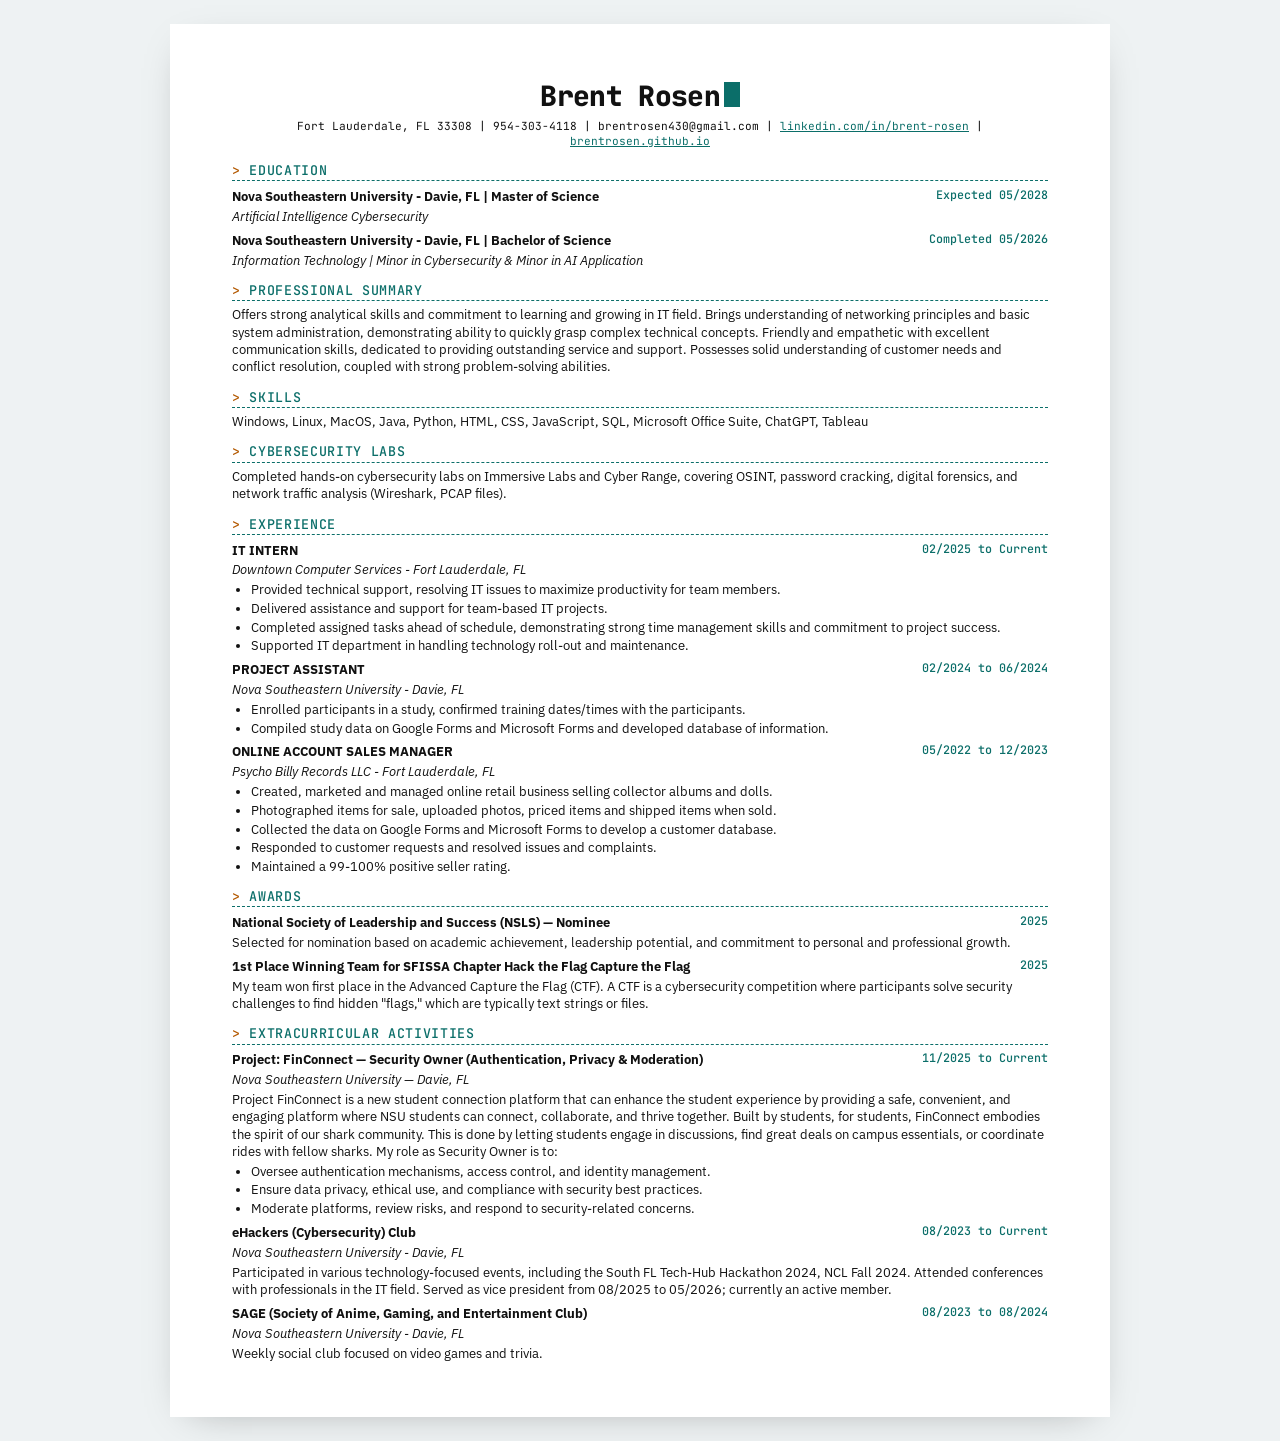
==== resume/index.html @ 6bf01afb "Restore resume and flesh out the repo Split CSS/JS into files, add README, web resume page, favicon," ====
<!doctype html>
<html lang="en"><head><meta charset="utf-8">
<meta name="viewport" content="width=device-width, initial-scale=1">
<link rel="icon" href="/assets/favicon.svg" type="image/svg+xml"><title>Brent Rosen Resume</title>
<link rel="stylesheet" href="https://fonts.googleapis.com/css2?family=JetBrains+Mono:wght@500;800&family=IBM+Plex+Sans:ital,wght@0,400;0,600;1,400&display=swap">
<style>
@page { size: Letter; margin: 0.55in 0.65in; }
body { font-family: "IBM Plex Sans", "DejaVu Sans", Arial, sans-serif; font-size: 9.6pt; line-height: 1.35; color: #111; margin: 0; }
h1 { font-family: "JetBrains Mono", "DejaVu Sans Mono", monospace; font-weight: 800; font-size: 21pt; margin: 0; text-align: center; letter-spacing: -.5pt; }
h1 .c { display: inline-block; width: .55em; height: .9em; background: #0b6e69; vertical-align: -1pt; margin-left: 3pt; }
.contact { font-family: "JetBrains Mono", "DejaVu Sans Mono", monospace; font-size: 8.4pt !important; }
.contact { text-align: center; margin: 3pt 0 8pt; font-size: 9.2pt; }
.contact a { color: #0b6e69; }
h2::before { content: "> "; color: #b35900; }
h2 { font-family: "JetBrains Mono", "DejaVu Sans Mono", monospace; font-weight: 500; font-size: 10pt; letter-spacing: .5pt; border-bottom: 1pt dashed #0b6e69; color: #0b6e69; margin: 9pt 0 4pt; padding-bottom: 1pt; }
.row span:last-child { font-family: "JetBrains Mono", "DejaVu Sans Mono", monospace; font-weight: 500; font-size: 8.8pt; color: #0b6e69; }
.row { display: flex; justify-content: space-between; gap: 12pt; font-weight: bold; margin-top: 5pt; }
.sub { font-style: italic; }
ul { margin: 2pt 0 0; padding-left: 14pt; }
li { margin: 1pt 0; }
p { margin: 2pt 0; }
@media screen { html { background: #eef2f3; } body { max-width: 8.5in; margin: 24px auto; padding: .55in .65in; background: #fff; box-shadow: 0 10px 40px -20px rgba(0,0,0,.35); } }
@media screen and (max-width: 700px) { body { margin: 0; padding: 20px 16px; } .row { flex-wrap: wrap; } }
</style></head><body>
<h1>Brent Rosen<span class="c"></span></h1>
<div class="contact">Fort Lauderdale, FL 33308 | 954-303-4118 | brentrosen430@gmail.com | <a href="https://www.linkedin.com/in/brent-rosen/">linkedin.com/in/brent-rosen</a> | <a href="https://brentrosen.github.io">brentrosen.github.io</a></div>

<h2>EDUCATION</h2>
<div class="row"><span>Nova Southeastern University - Davie, FL | Master of Science</span><span>Expected 05/2028</span></div>
<p class="sub">Artificial Intelligence Cybersecurity</p>
<div class="row"><span>Nova Southeastern University - Davie, FL | Bachelor of Science</span><span>Completed 05/2026</span></div>
<p class="sub">Information Technology | Minor in Cybersecurity &amp; Minor in AI Application</p>

<h2>PROFESSIONAL SUMMARY</h2>
<p>Offers strong analytical skills and commitment to learning and growing in IT field. Brings understanding of networking principles and basic system administration, demonstrating ability to quickly grasp complex technical concepts. Friendly and empathetic with excellent communication skills, dedicated to providing outstanding service and support. Possesses solid understanding of customer needs and conflict resolution, coupled with strong problem-solving abilities.</p>

<h2>SKILLS</h2>
<p>Windows, Linux, MacOS, Java, Python, HTML, CSS, JavaScript, SQL, Microsoft Office Suite, ChatGPT, Tableau</p>

<h2>CYBERSECURITY LABS</h2>
<p>Completed hands-on cybersecurity labs on Immersive Labs and Cyber Range, covering OSINT, password cracking, digital forensics, and network traffic analysis (Wireshark, PCAP files).</p>

<h2>EXPERIENCE</h2>
<div class="row"><span>IT INTERN</span><span>02/2025 to Current</span></div>
<p class="sub">Downtown Computer Services - Fort Lauderdale, FL</p>
<ul>
<li>Provided technical support, resolving IT issues to maximize productivity for team members.</li>
<li>Delivered assistance and support for team-based IT projects.</li>
<li>Completed assigned tasks ahead of schedule, demonstrating strong time management skills and commitment to project success.</li>
<li>Supported IT department in handling technology roll-out and maintenance.</li>
</ul>
<div class="row"><span>PROJECT ASSISTANT</span><span>02/2024 to 06/2024</span></div>
<p class="sub">Nova Southeastern University - Davie, FL</p>
<ul>
<li>Enrolled participants in a study, confirmed training dates/times with the participants.</li>
<li>Compiled study data on Google Forms and Microsoft Forms and developed database of information.</li>
</ul>
<div class="row"><span>ONLINE ACCOUNT SALES MANAGER</span><span>05/2022 to 12/2023</span></div>
<p class="sub">Psycho Billy Records LLC - Fort Lauderdale, FL</p>
<ul>
<li>Created, marketed and managed online retail business selling collector albums and dolls.</li>
<li>Photographed items for sale, uploaded photos, priced items and shipped items when sold.</li>
<li>Collected the data on Google Forms and Microsoft Forms to develop a customer database.</li>
<li>Responded to customer requests and resolved issues and complaints.</li>
<li>Maintained a 99-100% positive seller rating.</li>
</ul>

<h2>AWARDS</h2>
<div class="row"><span>National Society of Leadership and Success (NSLS) — Nominee</span><span>2025</span></div>
<p>Selected for nomination based on academic achievement, leadership potential, and commitment to personal and professional growth.</p>
<div class="row"><span>1st Place Winning Team for SFISSA Chapter Hack the Flag Capture the Flag</span><span>2025</span></div>
<p>My team won first place in the Advanced Capture the Flag (CTF). A CTF is a cybersecurity competition where participants solve security challenges to find hidden "flags," which are typically text strings or files.</p>

<h2>EXTRACURRICULAR ACTIVITIES</h2>
<div class="row"><span>Project: FinConnect — Security Owner (Authentication, Privacy &amp; Moderation)</span><span>11/2025 to Current</span></div>
<p class="sub">Nova Southeastern University — Davie, FL</p>
<p>Project FinConnect is a new student connection platform that can enhance the student experience by providing a safe, convenient, and engaging platform where NSU students can connect, collaborate, and thrive together. Built by students, for students, FinConnect embodies the spirit of our shark community. This is done by letting students engage in discussions, find great deals on campus essentials, or coordinate rides with fellow sharks. My role as Security Owner is to:</p>
<ul>
<li>Oversee authentication mechanisms, access control, and identity management.</li>
<li>Ensure data privacy, ethical use, and compliance with security best practices.</li>
<li>Moderate platforms, review risks, and respond to security-related concerns.</li>
</ul>
<div class="row"><span>eHackers (Cybersecurity) Club</span><span>08/2023 to Current</span></div>
<p class="sub">Nova Southeastern University - Davie, FL</p>
<p>Participated in various technology-focused events, including the South FL Tech-Hub Hackathon 2024, NCL Fall 2024. Attended conferences with professionals in the IT field. Served as vice president from 08/2025 to 05/2026; currently an active member.</p>
<div class="row"><span>SAGE (Society of Anime, Gaming, and Entertainment Club)</span><span>08/2023 to 08/2024</span></div>
<p class="sub">Nova Southeastern University - Davie, FL</p>
<p>Weekly social club focused on video games and trivia.</p>
</body></html>
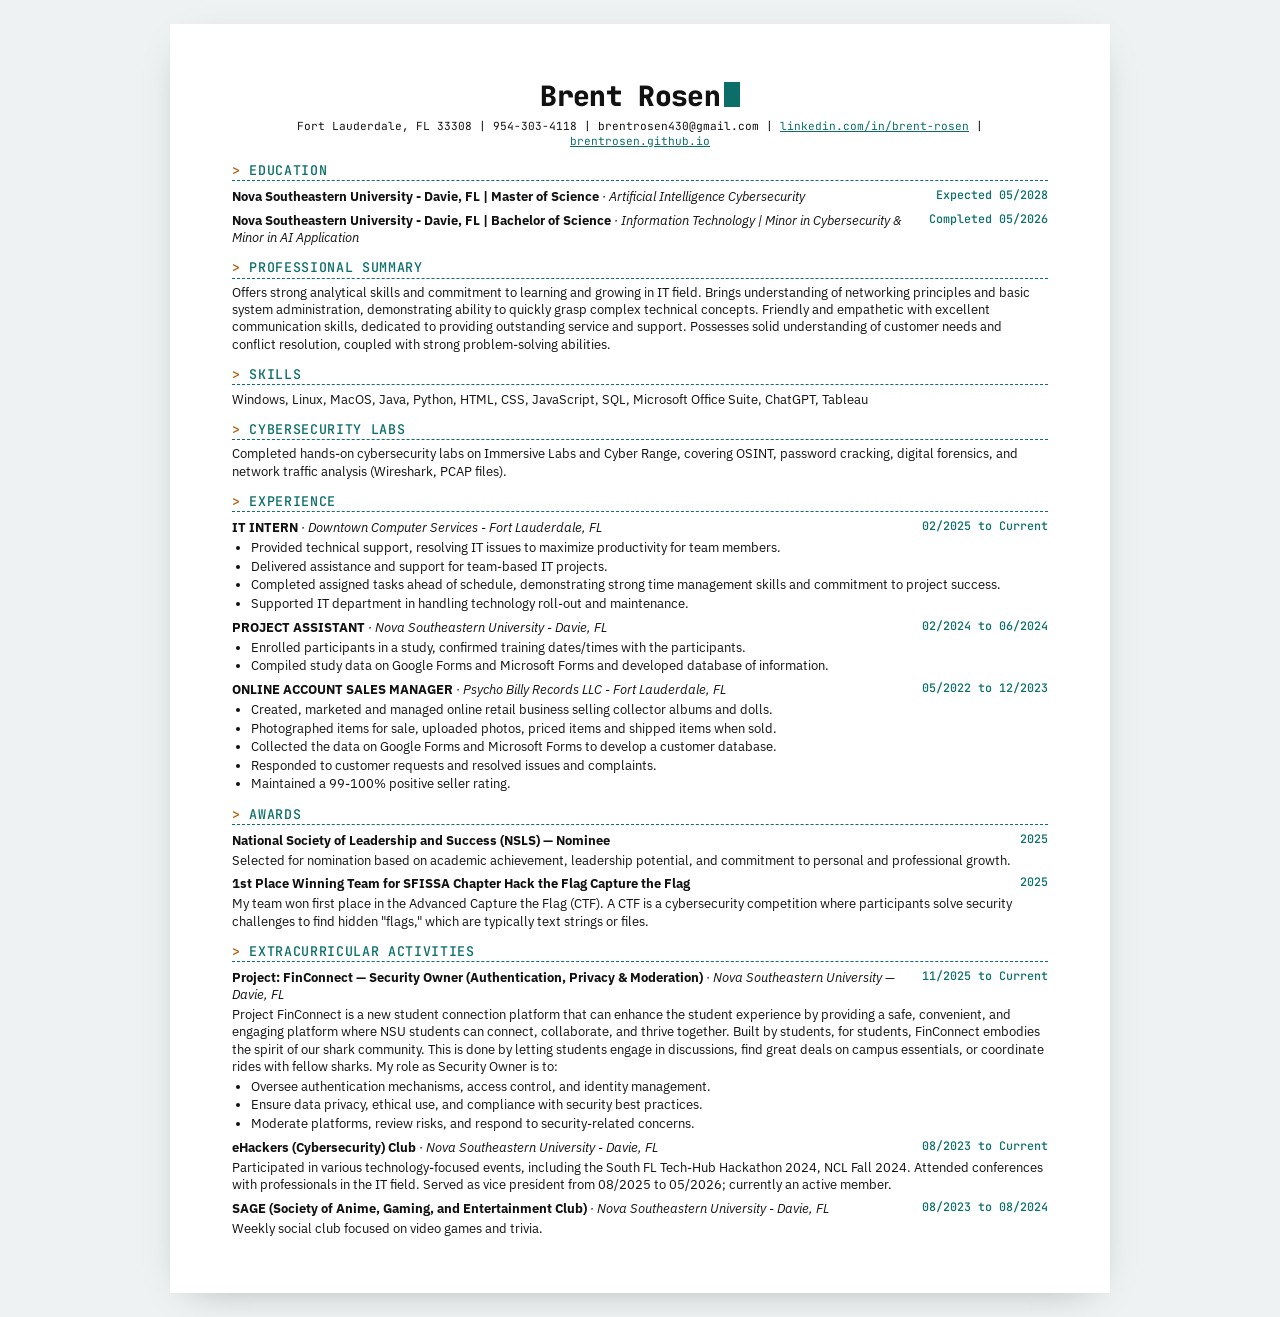
==== commit 30ee940c: "Fit resume on one page Co-Authored-By: Claude Opus 5.5 (1M context) <noreply@anthropic.com> Claude-S" ====
--- a/resume/index.html
+++ b/resume/index.html
@@ -13,12 +13,25 @@
 .contact a { color: #0b6e69; }
 h2::before { content: "> "; color: #b35900; }
 h2 { font-family: "JetBrains Mono", "DejaVu Sans Mono", monospace; font-weight: 500; font-size: 10pt; letter-spacing: .5pt; border-bottom: 1pt dashed #0b6e69; color: #0b6e69; margin: 9pt 0 4pt; padding-bottom: 1pt; }
-.row span:last-child { font-family: "JetBrains Mono", "DejaVu Sans Mono", monospace; font-weight: 500; font-size: 8.8pt; color: #0b6e69; }
+.row span:last-child { white-space: nowrap;  font-family: "JetBrains Mono", "DejaVu Sans Mono", monospace; font-weight: 500; font-size: 8.8pt; color: #0b6e69; }
 .row { display: flex; justify-content: space-between; gap: 12pt; font-weight: bold; margin-top: 5pt; }
 .sub { font-style: italic; }
+.org { font-weight: 400; }
+.row span:first-child { min-width: 0; }
 ul { margin: 2pt 0 0; padding-left: 14pt; }
 li { margin: 1pt 0; }
 p { margin: 2pt 0; }
+@media print {
+  @page { size: Letter; margin: 0.35in 0.5in; }
+  body { font-size: 8.8pt; line-height: 1.22; }
+  h1 { font-size: 18pt; }
+  .contact { margin: 1pt 0 4pt; font-size: 7.9pt !important; }
+  h2 { font-size: 9.2pt; margin: 6pt 0 2pt; padding-bottom: 0; }
+  .row { margin-top: 3pt; }
+  .row span:last-child { font-size: 8.2pt; }
+  ul { margin: 1pt 0 0; padding-left: 12pt; }
+  li, p { margin: 0.5pt 0; }
+}
 @media screen { html { background: #eef2f3; } body { max-width: 8.5in; margin: 24px auto; padding: .55in .65in; background: #fff; box-shadow: 0 10px 40px -20px rgba(0,0,0,.35); } }
 @media screen and (max-width: 700px) { body { margin: 0; padding: 20px 16px; } .row { flex-wrap: wrap; } }
 </style></head><body>
@@ -26,10 +39,8 @@
 <div class="contact">Fort Lauderdale, FL 33308 | 954-303-4118 | brentrosen430@gmail.com | <a href="https://www.linkedin.com/in/brent-rosen/">linkedin.com/in/brent-rosen</a> | <a href="https://brentrosen.github.io">brentrosen.github.io</a></div>
 
 <h2>EDUCATION</h2>
-<div class="row"><span>Nova Southeastern University - Davie, FL | Master of Science</span><span>Expected 05/2028</span></div>
-<p class="sub">Artificial Intelligence Cybersecurity</p>
-<div class="row"><span>Nova Southeastern University - Davie, FL | Bachelor of Science</span><span>Completed 05/2026</span></div>
-<p class="sub">Information Technology | Minor in Cybersecurity &amp; Minor in AI Application</p>
+<div class="row"><span>Nova Southeastern University - Davie, FL | Master of Science <em class="org">· Artificial Intelligence Cybersecurity</em></span><span>Expected 05/2028</span></div>
+<div class="row"><span>Nova Southeastern University - Davie, FL | Bachelor of Science <em class="org">· Information Technology | Minor in Cybersecurity &amp; Minor in AI Application</em></span><span>Completed 05/2026</span></div>
 
 <h2>PROFESSIONAL SUMMARY</h2>
 <p>Offers strong analytical skills and commitment to learning and growing in IT field. Brings understanding of networking principles and basic system administration, demonstrating ability to quickly grasp complex technical concepts. Friendly and empathetic with excellent communication skills, dedicated to providing outstanding service and support. Possesses solid understanding of customer needs and conflict resolution, coupled with strong problem-solving abilities.</p>
@@ -41,22 +52,19 @@
 <p>Completed hands-on cybersecurity labs on Immersive Labs and Cyber Range, covering OSINT, password cracking, digital forensics, and network traffic analysis (Wireshark, PCAP files).</p>
 
 <h2>EXPERIENCE</h2>
-<div class="row"><span>IT INTERN</span><span>02/2025 to Current</span></div>
-<p class="sub">Downtown Computer Services - Fort Lauderdale, FL</p>
+<div class="row"><span>IT INTERN <em class="org">· Downtown Computer Services - Fort Lauderdale, FL</em></span><span>02/2025 to Current</span></div>
 <ul>
 <li>Provided technical support, resolving IT issues to maximize productivity for team members.</li>
 <li>Delivered assistance and support for team-based IT projects.</li>
 <li>Completed assigned tasks ahead of schedule, demonstrating strong time management skills and commitment to project success.</li>
 <li>Supported IT department in handling technology roll-out and maintenance.</li>
 </ul>
-<div class="row"><span>PROJECT ASSISTANT</span><span>02/2024 to 06/2024</span></div>
-<p class="sub">Nova Southeastern University - Davie, FL</p>
+<div class="row"><span>PROJECT ASSISTANT <em class="org">· Nova Southeastern University - Davie, FL</em></span><span>02/2024 to 06/2024</span></div>
 <ul>
 <li>Enrolled participants in a study, confirmed training dates/times with the participants.</li>
 <li>Compiled study data on Google Forms and Microsoft Forms and developed database of information.</li>
 </ul>
-<div class="row"><span>ONLINE ACCOUNT SALES MANAGER</span><span>05/2022 to 12/2023</span></div>
-<p class="sub">Psycho Billy Records LLC - Fort Lauderdale, FL</p>
+<div class="row"><span>ONLINE ACCOUNT SALES MANAGER <em class="org">· Psycho Billy Records LLC - Fort Lauderdale, FL</em></span><span>05/2022 to 12/2023</span></div>
 <ul>
 <li>Created, marketed and managed online retail business selling collector albums and dolls.</li>
 <li>Photographed items for sale, uploaded photos, priced items and shipped items when sold.</li>
@@ -72,18 +80,15 @@
 <p>My team won first place in the Advanced Capture the Flag (CTF). A CTF is a cybersecurity competition where participants solve security challenges to find hidden "flags," which are typically text strings or files.</p>
 
 <h2>EXTRACURRICULAR ACTIVITIES</h2>
-<div class="row"><span>Project: FinConnect — Security Owner (Authentication, Privacy &amp; Moderation)</span><span>11/2025 to Current</span></div>
-<p class="sub">Nova Southeastern University — Davie, FL</p>
+<div class="row"><span>Project: FinConnect — Security Owner (Authentication, Privacy &amp; Moderation) <em class="org">· Nova Southeastern University — Davie, FL</em></span><span>11/2025 to Current</span></div>
 <p>Project FinConnect is a new student connection platform that can enhance the student experience by providing a safe, convenient, and engaging platform where NSU students can connect, collaborate, and thrive together. Built by students, for students, FinConnect embodies the spirit of our shark community. This is done by letting students engage in discussions, find great deals on campus essentials, or coordinate rides with fellow sharks. My role as Security Owner is to:</p>
 <ul>
 <li>Oversee authentication mechanisms, access control, and identity management.</li>
 <li>Ensure data privacy, ethical use, and compliance with security best practices.</li>
 <li>Moderate platforms, review risks, and respond to security-related concerns.</li>
 </ul>
-<div class="row"><span>eHackers (Cybersecurity) Club</span><span>08/2023 to Current</span></div>
-<p class="sub">Nova Southeastern University - Davie, FL</p>
+<div class="row"><span>eHackers (Cybersecurity) Club <em class="org">· Nova Southeastern University - Davie, FL</em></span><span>08/2023 to Current</span></div>
 <p>Participated in various technology-focused events, including the South FL Tech-Hub Hackathon 2024, NCL Fall 2024. Attended conferences with professionals in the IT field. Served as vice president from 08/2025 to 05/2026; currently an active member.</p>
-<div class="row"><span>SAGE (Society of Anime, Gaming, and Entertainment Club)</span><span>08/2023 to 08/2024</span></div>
-<p class="sub">Nova Southeastern University - Davie, FL</p>
+<div class="row"><span>SAGE (Society of Anime, Gaming, and Entertainment Club) <em class="org">· Nova Southeastern University - Davie, FL</em></span><span>08/2023 to 08/2024</span></div>
 <p>Weekly social club focused on video games and trivia.</p>
 </body></html>
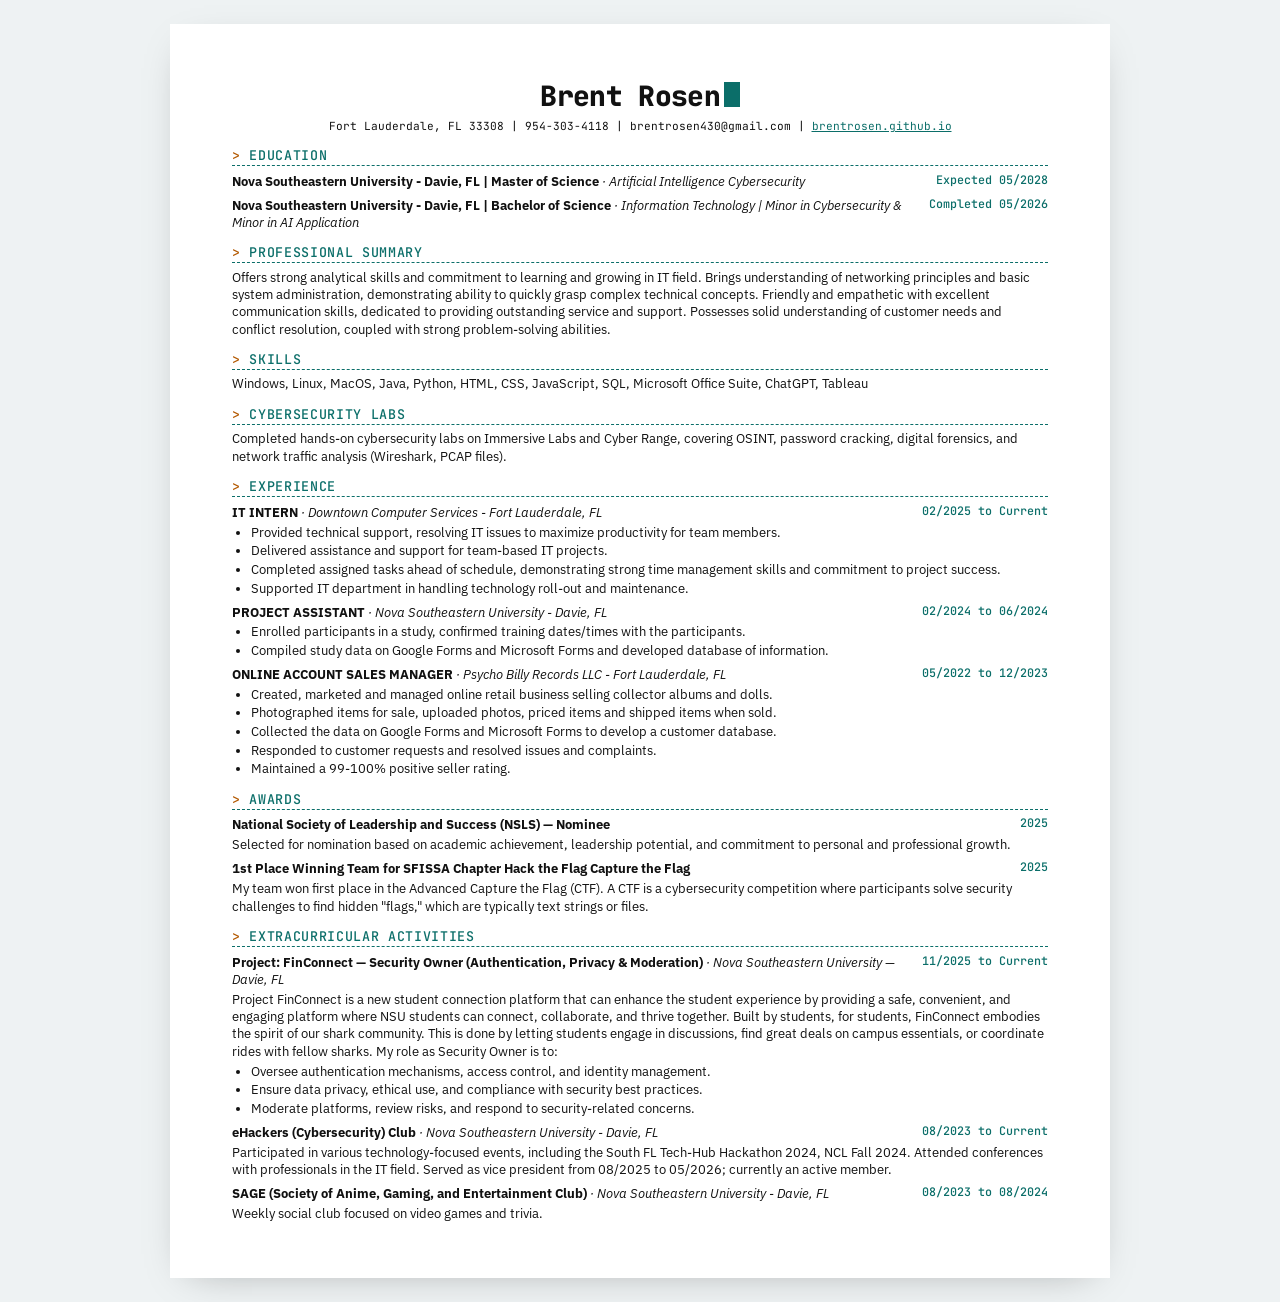
==== commit 4fc50934: "Resume: list website only, drop LinkedIn link Co-Authored-By: Claude Opus 5.5 (1M context) <noreply@" ====
--- a/resume/index.html
+++ b/resume/index.html
@@ -36,7 +36,7 @@
 @media screen and (max-width: 700px) { body { margin: 0; padding: 20px 16px; } .row { flex-wrap: wrap; } }
 </style></head><body>
 <h1>Brent Rosen<span class="c"></span></h1>
-<div class="contact">Fort Lauderdale, FL 33308 | 954-303-4118 | brentrosen430@gmail.com | <a href="https://www.linkedin.com/in/brent-rosen/">linkedin.com/in/brent-rosen</a> | <a href="https://brentrosen.github.io">brentrosen.github.io</a></div>
+<div class="contact">Fort Lauderdale, FL 33308 | 954-303-4118 | brentrosen430@gmail.com | <a href="https://brentrosen.github.io">brentrosen.github.io</a></div>
 
 <h2>EDUCATION</h2>
 <div class="row"><span>Nova Southeastern University - Davie, FL | Master of Science <em class="org">· Artificial Intelligence Cybersecurity</em></span><span>Expected 05/2028</span></div>
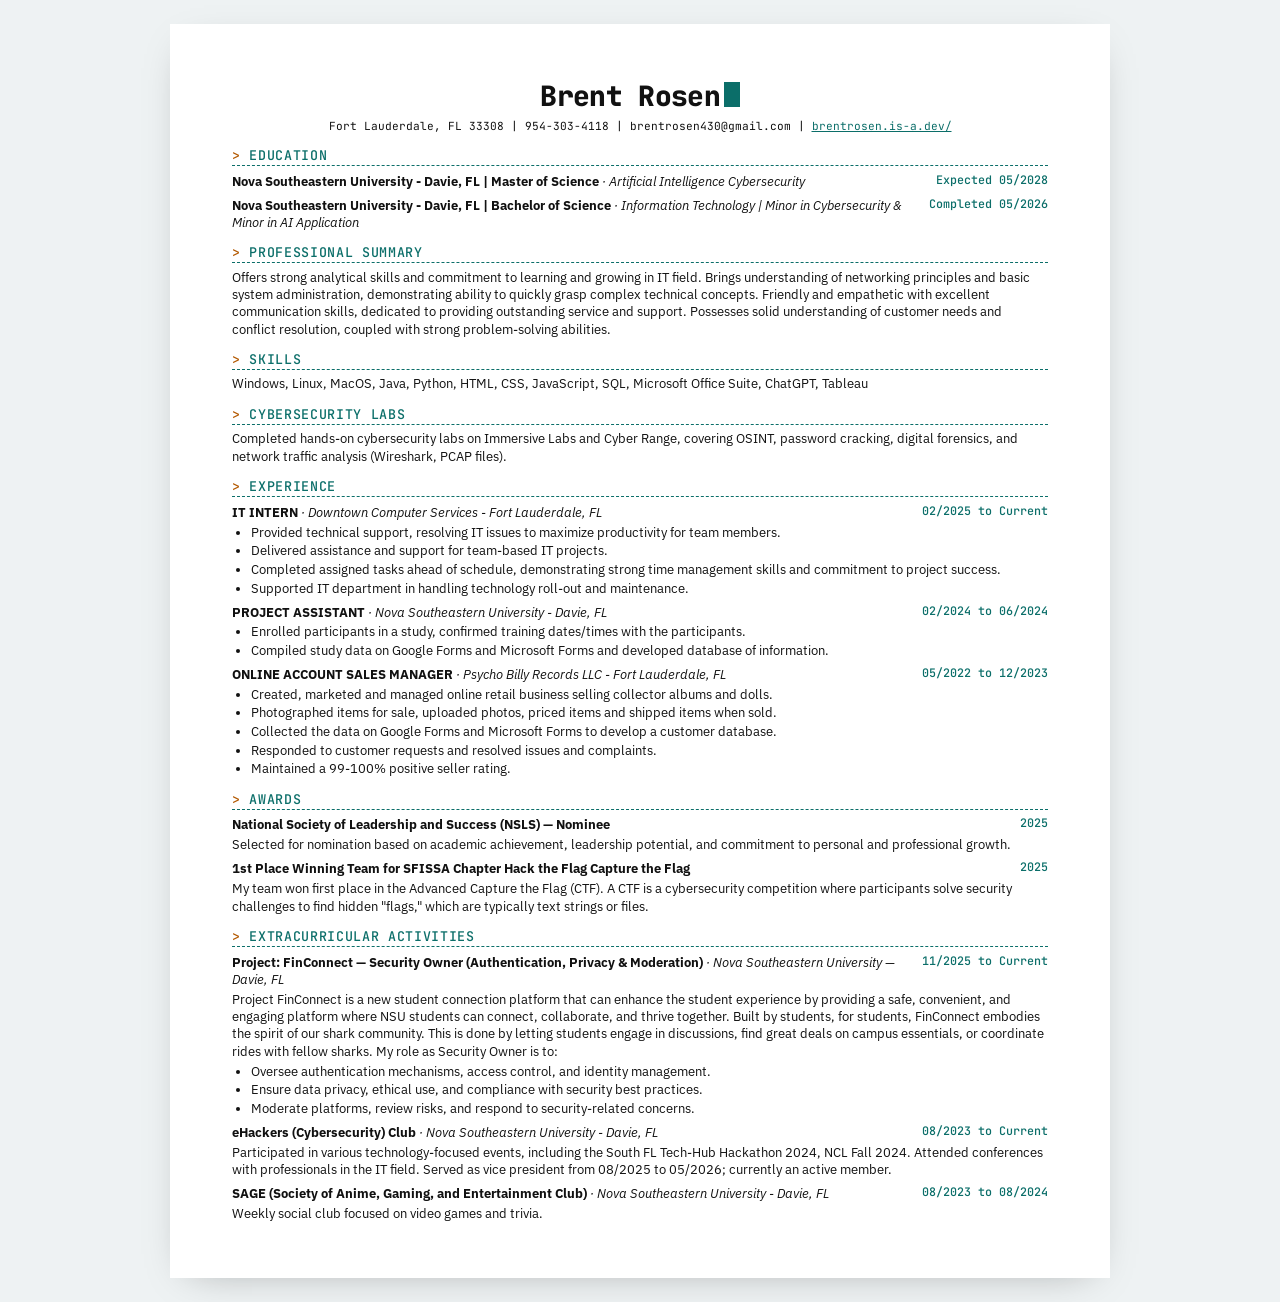
==== commit fc5fe92d: "Update portfolio link in resume" ====
--- a/resume/index.html
+++ b/resume/index.html
@@ -36,7 +36,7 @@
 @media screen and (max-width: 700px) { body { margin: 0; padding: 20px 16px; } .row { flex-wrap: wrap; } }
 </style></head><body>
 <h1>Brent Rosen<span class="c"></span></h1>
-<div class="contact">Fort Lauderdale, FL 33308 | 954-303-4118 | brentrosen430@gmail.com | <a href="https://brentrosen.github.io">brentrosen.github.io</a></div>
+<div class="contact">Fort Lauderdale, FL 33308 | 954-303-4118 | brentrosen430@gmail.com | <a href="https://brentrosen.is-a.dev/">brentrosen.is-a.dev/</a></div>
 
 <h2>EDUCATION</h2>
 <div class="row"><span>Nova Southeastern University - Davie, FL | Master of Science <em class="org">· Artificial Intelligence Cybersecurity</em></span><span>Expected 05/2028</span></div>
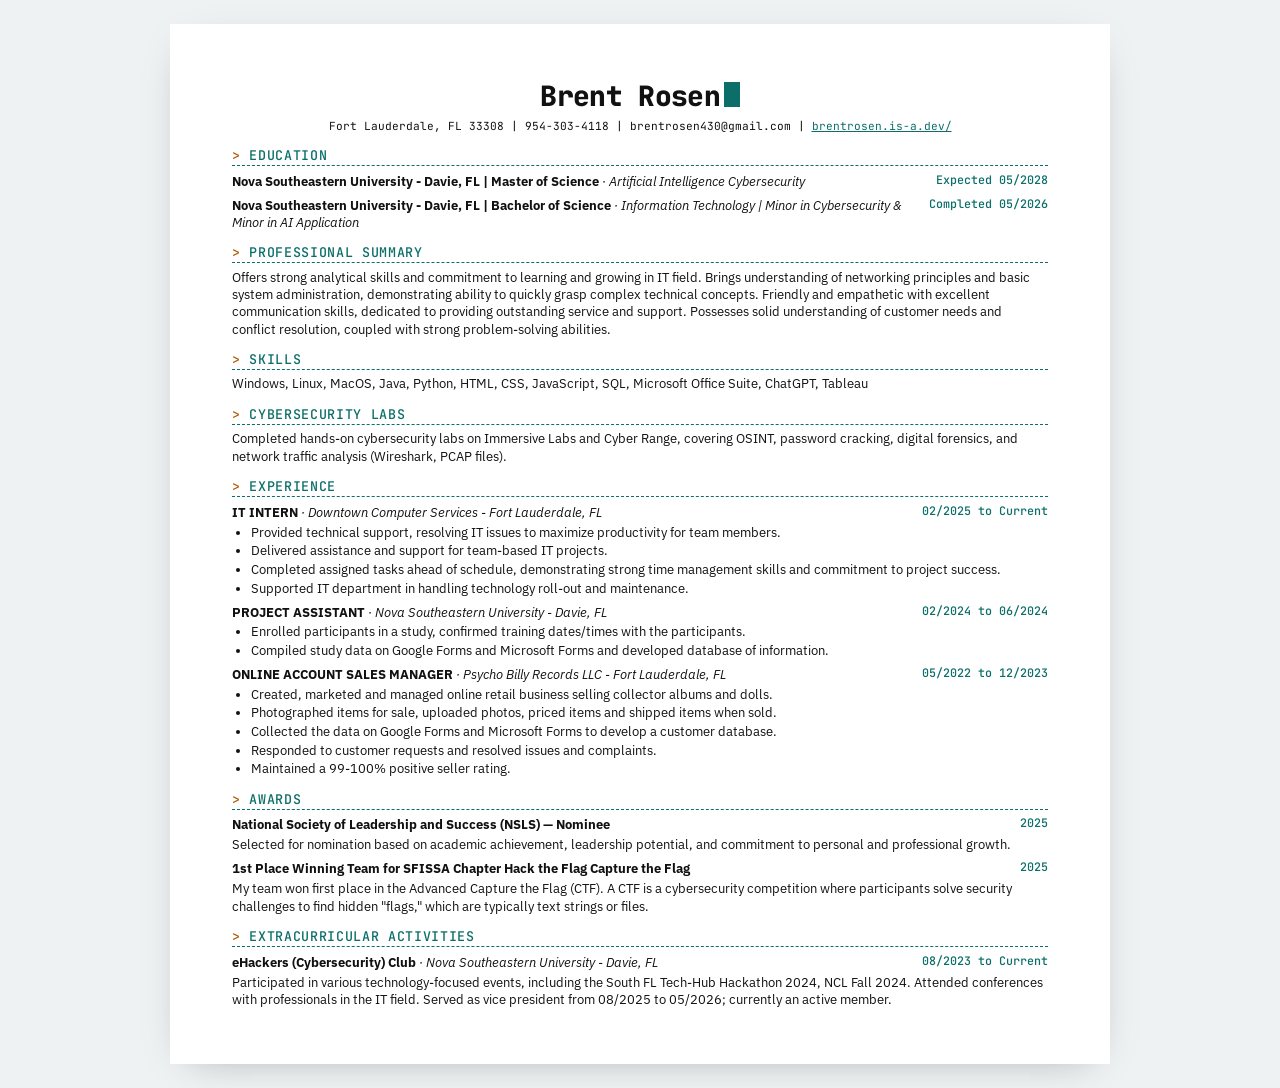
==== commit ed3551b7: "Remove Project FinConnect and SAGE from site Co-Authored-By: Claude Opus 5.5 <noreply@anthropic.com>" ====
--- a/resume/index.html
+++ b/resume/index.html
@@ -80,15 +80,6 @@
 <p>My team won first place in the Advanced Capture the Flag (CTF). A CTF is a cybersecurity competition where participants solve security challenges to find hidden "flags," which are typically text strings or files.</p>
 
 <h2>EXTRACURRICULAR ACTIVITIES</h2>
-<div class="row"><span>Project: FinConnect — Security Owner (Authentication, Privacy &amp; Moderation) <em class="org">· Nova Southeastern University — Davie, FL</em></span><span>11/2025 to Current</span></div>
-<p>Project FinConnect is a new student connection platform that can enhance the student experience by providing a safe, convenient, and engaging platform where NSU students can connect, collaborate, and thrive together. Built by students, for students, FinConnect embodies the spirit of our shark community. This is done by letting students engage in discussions, find great deals on campus essentials, or coordinate rides with fellow sharks. My role as Security Owner is to:</p>
-<ul>
-<li>Oversee authentication mechanisms, access control, and identity management.</li>
-<li>Ensure data privacy, ethical use, and compliance with security best practices.</li>
-<li>Moderate platforms, review risks, and respond to security-related concerns.</li>
-</ul>
 <div class="row"><span>eHackers (Cybersecurity) Club <em class="org">· Nova Southeastern University - Davie, FL</em></span><span>08/2023 to Current</span></div>
 <p>Participated in various technology-focused events, including the South FL Tech-Hub Hackathon 2024, NCL Fall 2024. Attended conferences with professionals in the IT field. Served as vice president from 08/2025 to 05/2026; currently an active member.</p>
-<div class="row"><span>SAGE (Society of Anime, Gaming, and Entertainment Club) <em class="org">· Nova Southeastern University - Davie, FL</em></span><span>08/2023 to 08/2024</span></div>
-<p>Weekly social club focused on video games and trivia.</p>
 </body></html>
